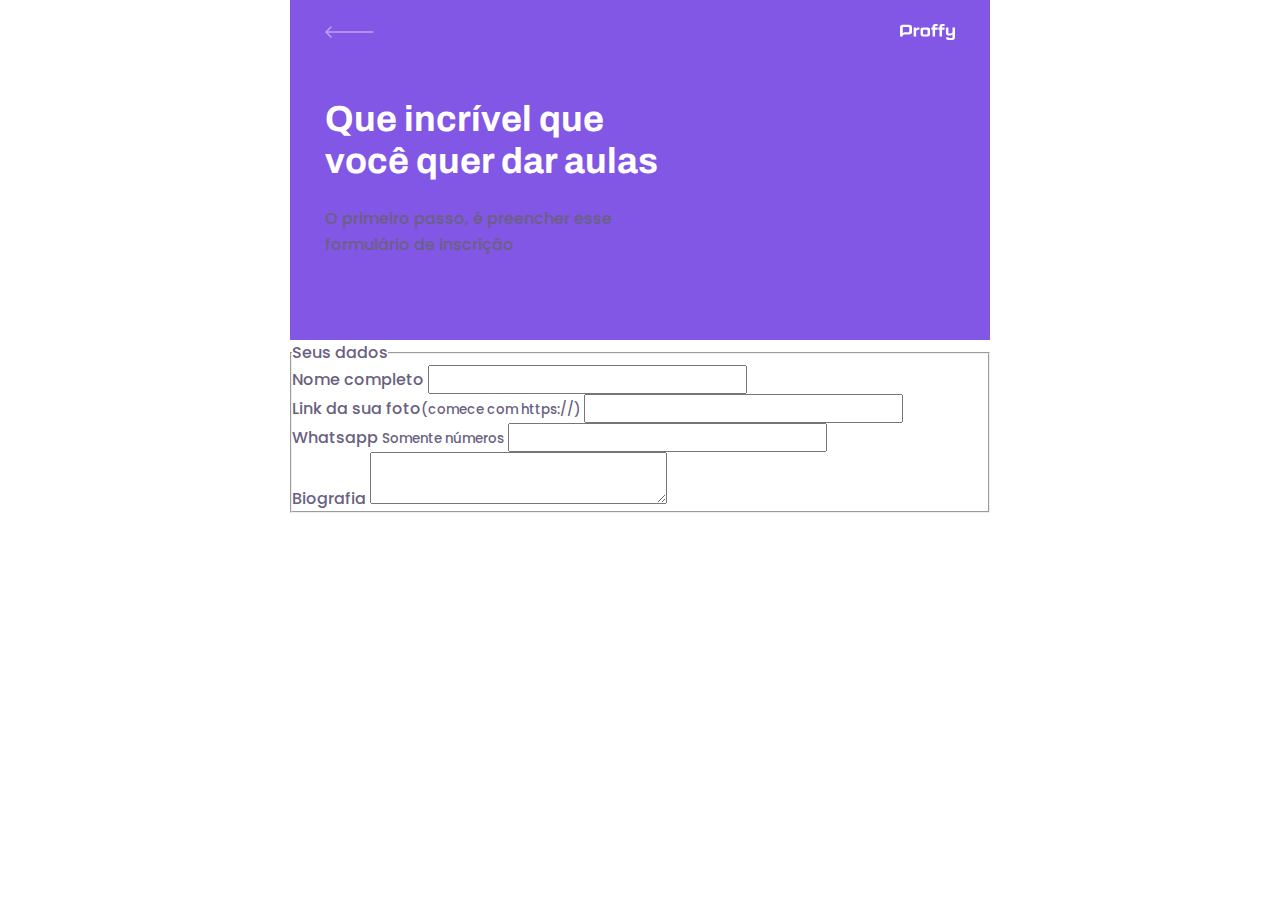
==== give-classes.html @ 29c10f16 "Criação da give-classes" ====
<!DOCTYPE html>
<html lang="pt_nr"> <!-- lang é um atributo que define a lingua do código-->
<head>
    <meta charset="UTF-8">
    <meta name="viewport" content="width=device-width, initial-scale=1.0">
    <meta name="theme-color" content="#8257E5">
    
    <title>Proffy | Sua plataforma de estudos online</title>

    <link rel="shortcut icon" href="images/favicon.png" type="image/png">
    
    <link rel="stylesheet" href="/styles/main.css">
    <link rel="stylesheet" href="/styles/partials/header.css">
    <link rel="stylesheet" href="/styles/partials/page-give-classes.css">


<link href="https://fonts.googleapis.com/css2?family=Archivo:wght@400;700&amp;family=Poppins:wght@400;600&amp;display=swap" rel="stylesheet">

    
</head>

<body id="page-give-classes">

    <div id="container">
        <header class="page-header">
                <div class="top-bar-container">
                    <a href="/">
                        <img src="/images/icons/back.svg" alt="Voltar">
                    </a>
                    <img src="/images/logo.svg" alt="Proffy">
                </div>

                <div class="header-content">
                    <strong>Que incrível que você quer dar aulas</strong>
                    <p>O primeiro passo, é preencher esse formulário de inscrição</p>
                </div>
        </header>

        <main>
            <form action="" id="create-class">
                <fieldset>
                    <legend>Seus dados</legend>


                    <div class="input-block">
                        <label for="name">Nome completo</label>
                        <input type="name" id="name" required>
                    </div>

                    <div class="input-block">
                        <label for="avatar">Link da sua foto<small>(comece com https://)</small></label>
                        <input type="avatar" id="avatar" type="number" required>
                    </div>

                    <div class="input-block">
                        <label for="whatsapp">Whatsapp <small>Somente números</small></label>
                        <input type="whatsapp" id="whatsapp" type="number" required>
                    </div>

                    <div class="textarea-block">
                        <label for="bio">Biografia</label>
                        <textarea name="bio" id="bio"></textarea>
                    </div>

                </fieldset>

            </form>
        </main>
    </div>
    
</body>
</html>
---- styles/main.css ----
:root{
    --color-backgroud: #F0F0F7;
    --color-primary-lighter: #9871F5;
    --color-primary-light: #916BEA;
    --color-primary: #8257E5;
    --color-primary-dark: #774DD6;
    --color-primary-darker: #6842C2;
    --color-secondary: #04D361;
    --color-secondary-dark:#04BF58;
    --color-title-in-primary:#FFFFFF;
    --color-text-in-primary:#D4C2FF;
    --color-text-title:#32264D;
    --color-text-complement:#9C98A6;
    --color-text-base:#6A6180;
    --color-line-in-white:#E6E6F0;
    --color-input-background:#F8F8FC;
    --color-button-text:#FFFFFF;
    --color-box-base:#FFFFFF;
    --color-box-footer:#FAFAFC;
    --color-small-info:#C1BCCC;
    
    font-size: 60%;
}

*{
    margin: 0;
    padding: 0;
    box-sizing: border-box;
}

htnl, body{
    height: 100vh;
}


body{
    background-color: var(--color-background);
    display: flex;
    align-items: center;
    justify-content: center;
}

body, input, button, textarea{
    font: 500 1.6rem Poppins;
    color: var(--color-text-base)
}

#container {
    width: 90vw;
    max-width: 700px;
}

@media (min-width: 700px){
    :root {
        font-size: 62.5%;
    }
}
---- styles/partials/header.css ----
.page-header {
    background-color: var(--color-primary);

    display: flex;
    flex-direction: column;
}

.page-header .top-bar-container {
    width: 90%;
    margin: 0 auto;

    display: flex;
    align-items: center;
    justify-content: space-between;

    padding: 1.6rem 0;
}

.page-header .top-bar-container a {
    height: 3.2rem;
    transition: opacity 0.2s;
}

.page-header .top-bar-container a:hover {
    opacity: 0.6;
}

.page-header .top-bar-container > img {
    height: 1.6rem;
}

.page-header .header-content {
    width: 90%;
    margin: 3.2rem auto;

    position: relative;
}

.page-header .header-content strong {
    font: 700 3.6rem Archivo;
    line-height: 4.2rem;
    color: var(--color-title-in-primary);
}

.page-header .header-content p {
    max-width: 30rem;
    font-size: 1.6rem;
    line-height: 2.6rem;
    color: var(--color-text-in-line);
    margin-top: 2.4rem;
}

@media(min-width:700px){
    .page-header {
        height: 340px;
    }

    .page-header .top-bar-container {
        max-width: 1100px;
    }

    .page-header .header-content {
        max-width: 740px;

        margin: 0 auto;

        flex: 1 1;
        padding-bottom: 48px;
        display: flex;
        flex-direction: column;
        justify-content: center;
    }

    .page-header .header-content strong {
        max-width: 350px;
    }

}
---- styles/partials/page-give-classes.css ----
#page-give-classes #container {
    width: 100vw;
    height: 100vh;
}
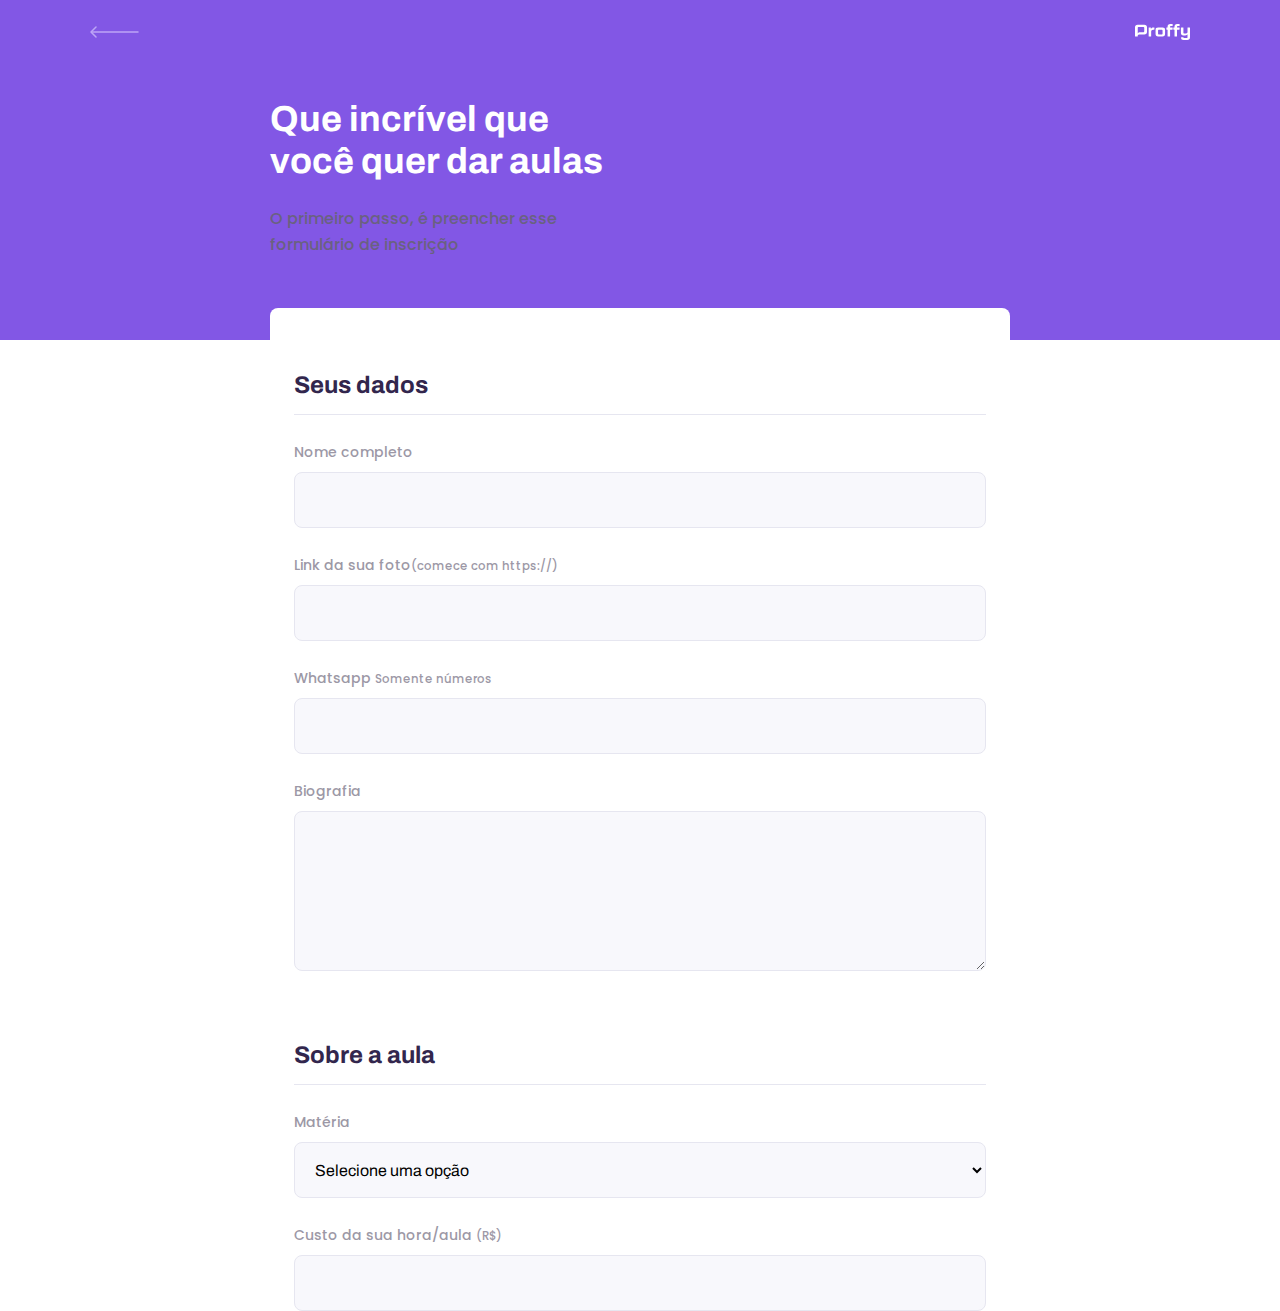
==== commit 40614f66: "Estilização da give-classes iniciada" ====
--- a/give-classes.html
+++ b/give-classes.html
@@ -11,6 +11,7 @@
     
     <link rel="stylesheet" href="/styles/main.css">
     <link rel="stylesheet" href="/styles/partials/header.css">
+    <link rel="stylesheet" href="/styles/partials/forms.css">
     <link rel="stylesheet" href="/styles/partials/page-give-classes.css">
 
 
@@ -64,6 +65,31 @@
 
                 </fieldset>
 
+                <fieldset>
+                    <legend>Sobre a aula</legend>
+                    <div class="select-block">
+                        <label for="subject">Matéria</label>
+                        <select name="subject" id="subject" required>
+                            <option value="">Selecione uma opção</option>
+                            <option value="1">Artes</option>
+                            <option value="2">Biologia</option>
+                            <option value="3">Ciências</option>
+                            <option value="4">Educação física</option>
+                            <option value="5">Física</option>
+                            <option value="6">Geografia</option>
+                            <option value="7">História</option>
+                            <option value="8">Matemática</option>
+                            <option value="9">Português</option>
+                            <option value="10">Química</option>
+                        </select>
+                    </div>
+
+                    <div class="input-block">
+                        <label for="cost"> Custo da sua hora/aula <small>(R$)</small></label>
+                        <input type="cost" id="cost" type="number" required>
+                    </div>
+                </fieldset>
+
             </form>
         </main>
     </div>
--- a/styles/partials/forms.css
+++ b/styles/partials/forms.css
@@ -0,0 +1,48 @@
+
+.select-block label,
+.input-block label,
+.textarea-block label {
+    font-size: 1.4rem;
+    color: var(--color-text-complement);
+}
+
+.input-block input,
+.select-block select,
+.textarea-block textarea {
+    width: 100%;
+    height: 5.6rem;
+    margin-top: 0.8rem;
+    border-radius: 0.8rem;
+    background: var(--color-input-background);
+    border: 1px solid var(--color-line-in-white);
+    outline: 0;
+    padding: 0 1.6rem;
+    font: 1.6rem Archivo;
+}
+
+.textarea-block textarea {
+    padding: 1.2rem 1.6rem;
+    height: 16rem;
+
+    resize: vertical;
+}
+
+.input-block,
+.textarea-block {
+    position: relative;
+}
+
+
+
+.input-block:focus-within::after,
+.textarea-block:focus-within::after {
+    content: "";
+
+    width: calc(100% - 3.2rem);
+    height: 2px;
+    background: var(--color-primary-light);
+    position: absolute;
+    left: 1.6rem;
+    right: 1.6rem;
+    bottom: 0px;
+}
--- a/styles/partials/page-give-classes.css
+++ b/styles/partials/page-give-classes.css
@@ -3,3 +3,52 @@
     height: 100vh;
 }
 
+#page-gice-classes .page-header .header-content {
+    margin-bottom: 6.4rem;
+}
+
+#page-give-classes main {
+    background: var(--color-box-base);
+    width: 100%;
+    max-width: 74rem;
+    border-radius: .8rem;
+    margin: -3.2rem auto 3.2rem;
+    padding-top: 6.4rem;
+}
+
+#page-give-classes fieldset {
+    border: none;
+
+    padding: 0 2.4rem;
+}
+
+#page-give-classes fieldset legend {
+    font: 700 2.4rem Archivo;
+    color: var(--color-text-title);
+    margin-bottom: 2.4rem;
+
+    display: flex;
+    align-items: center;
+    justify-content: space-between;
+
+    width: 100%;
+
+    padding-bottom: 1.6rem;
+    border-bottom: 1px solid var(--color-line-in-white);
+}
+
+#page-give-classes fieldset+fieldset {
+    margin-top: 6.4rem;
+}
+
+#page-give-classes main fieldset .input-block+.input-block,
+#page-give-classes main fieldset .input-block+.textarea-block,
+#page-give-classes main fieldset .select-block+.input-block {
+    margin-top: 2.4rem;
+}
+
+@media (min-width: 700px) {
+    #page-give-classes #container {
+        max-width: 100vw;
+    }
+}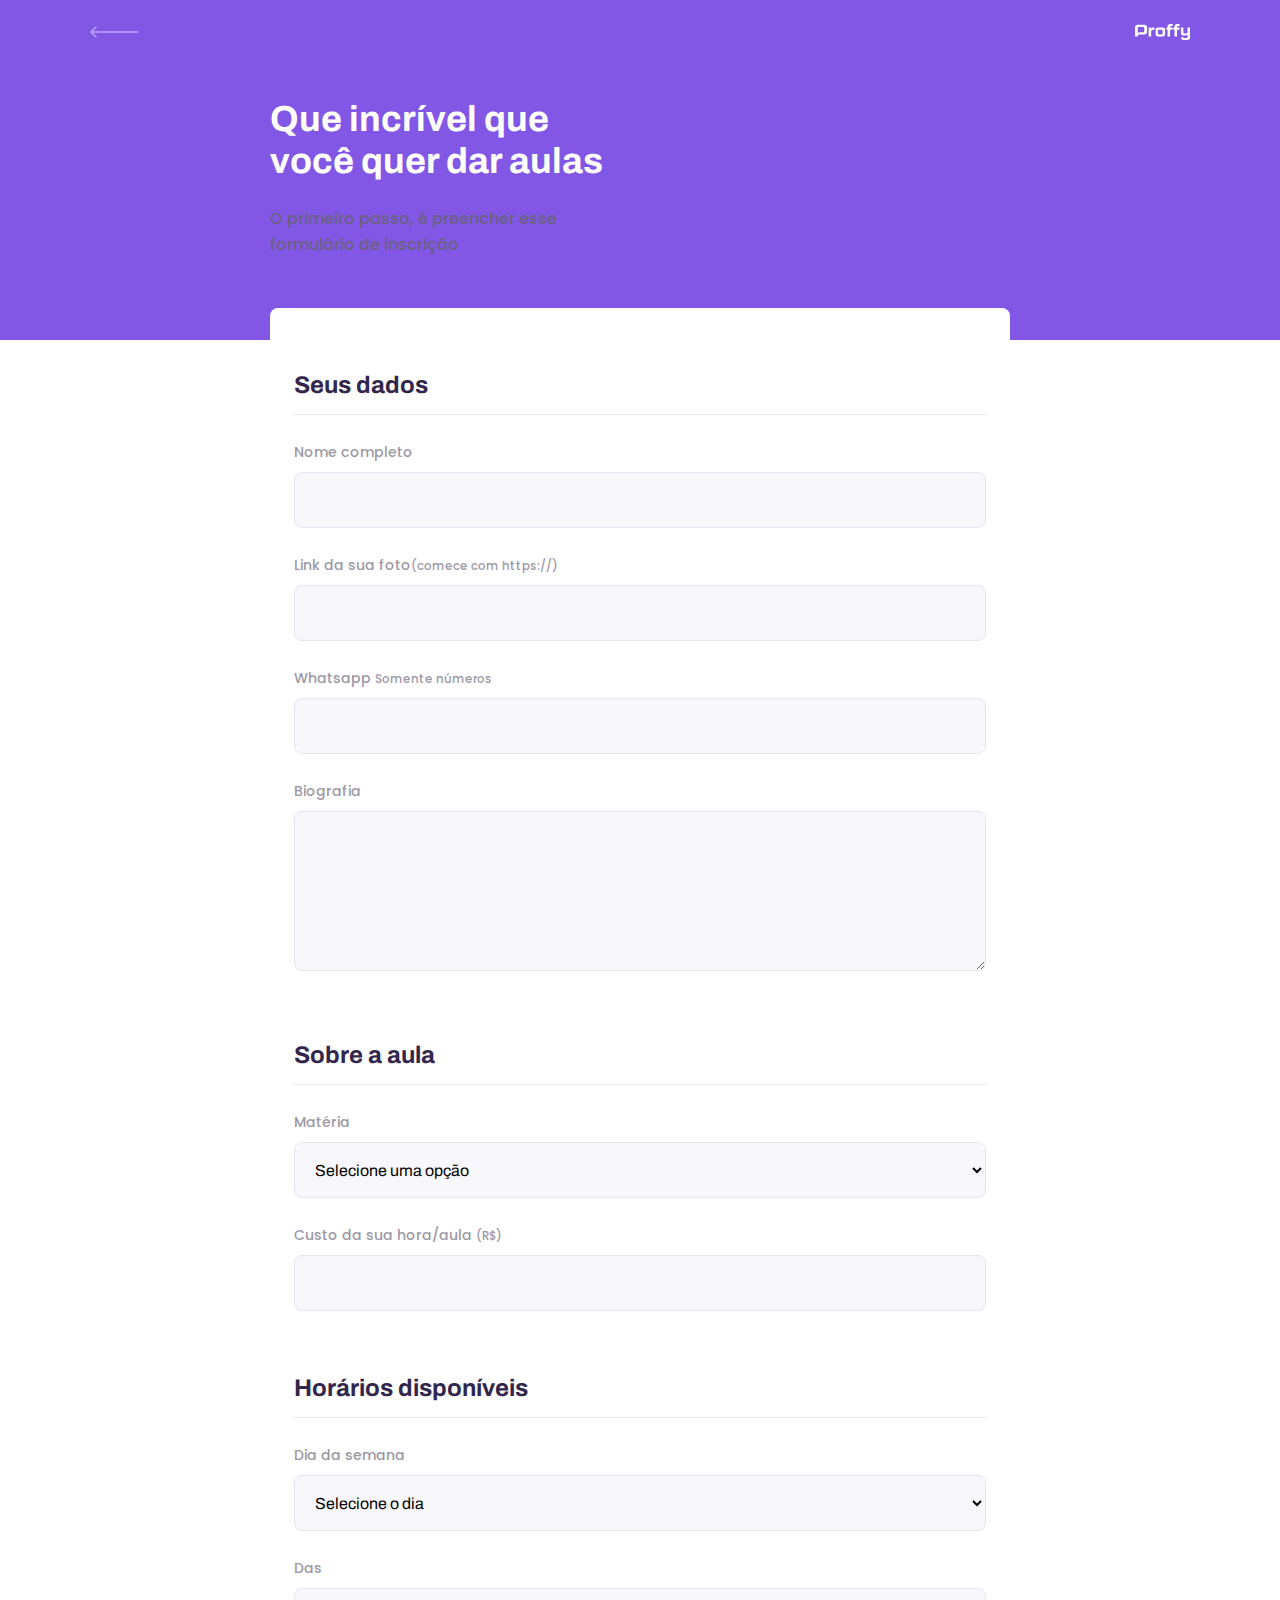
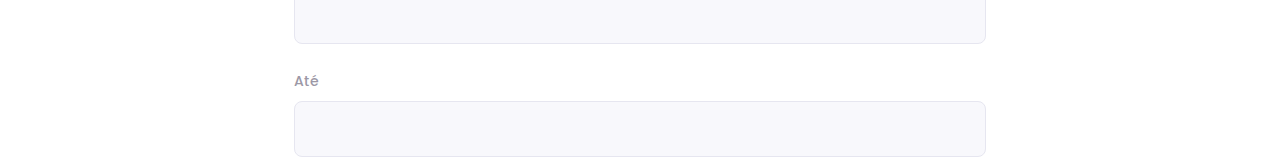
==== commit b83dc2e5: "adicionando horarios disponiveis" ====
--- a/give-classes.html
+++ b/give-classes.html
@@ -90,6 +90,35 @@
                     </div>
                 </fieldset>
 
+                <fieldset>
+                    <form id="horario">
+                        <legend>Horários disponíveis</legend>
+                        <div class="select-block">
+                            <label for="subject">Dia da semana</label>
+                            <select name="subject" id="subject" required>
+                                <option value="">Selecione o dia</option>
+                                <option value="1">Domingo</option>
+                                <option value="2">Segunda</option>
+                                <option value="3">Terça</option>
+                                <option value="4">Quarta</option>
+                                <option value="5">Quinta</option>
+                                <option value="6">Sexta</option>
+                                <option value="7">Sábado</option>
+                            </select>
+                        </div>
+
+                        <div class="input-block">
+                            <label for="inicio_aula">Das</label>
+                            <input type="inicio_aula" id="inicio_aula" type="time" required>
+                        </div>
+
+                        <div class="input-block">
+                            <label for="termino_aula">Até</label>
+                            <input type="termino_aula" id="termino_aula" type="time" required>
+                        </div>
+                    </form>
+                </fieldset>
+
             </form>
         </main>
     </div>
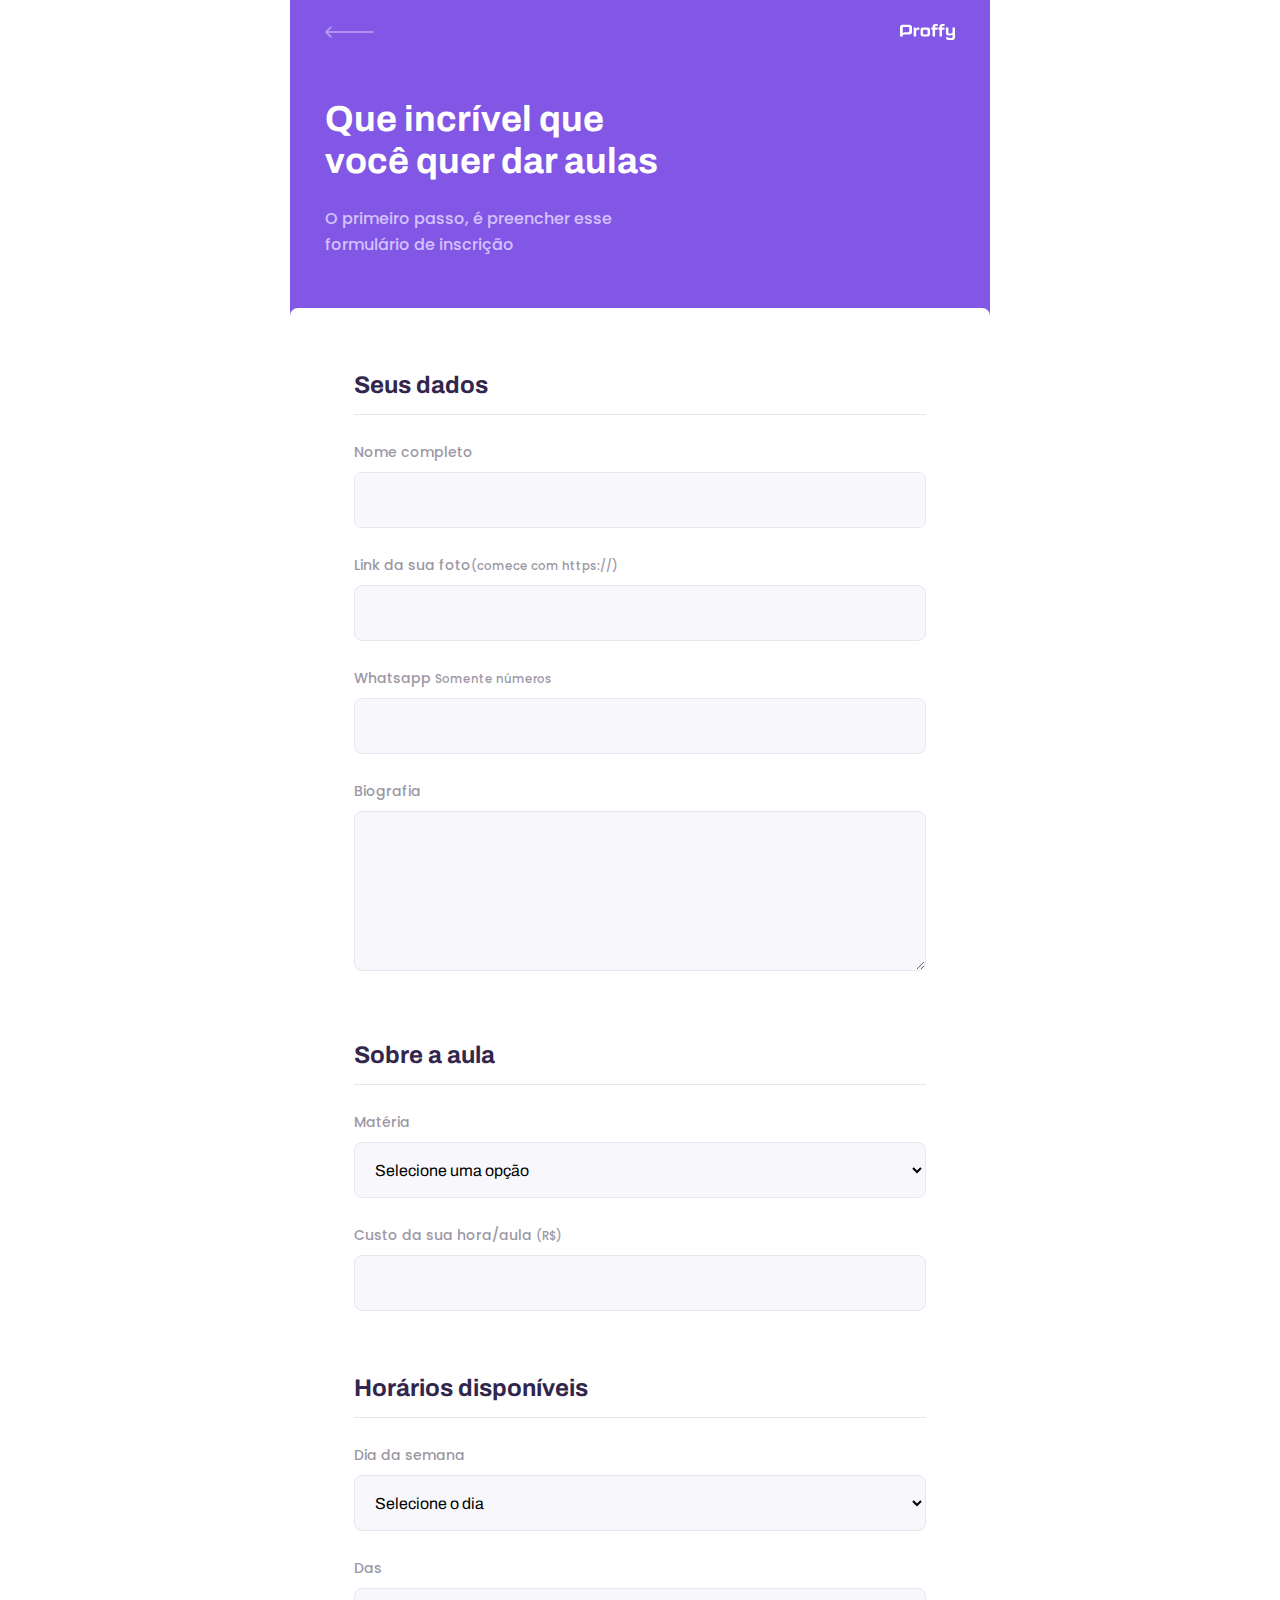
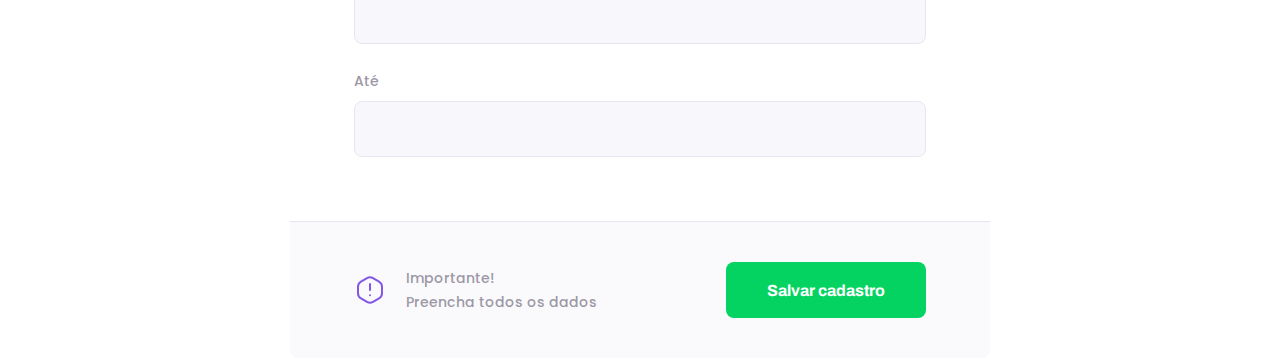
==== commit e1b405a1: "Estilização da page-give-classes finalizada" ====
--- a/give-classes.html
+++ b/give-classes.html
@@ -91,36 +91,49 @@
                 </fieldset>
 
                 <fieldset>
-                    <form id="horario">
+                    <form>
                         <legend>Horários disponíveis</legend>
-                        <div class="select-block">
-                            <label for="subject">Dia da semana</label>
-                            <select name="subject" id="subject" required>
-                                <option value="">Selecione o dia</option>
-                                <option value="1">Domingo</option>
-                                <option value="2">Segunda</option>
-                                <option value="3">Terça</option>
-                                <option value="4">Quarta</option>
-                                <option value="5">Quinta</option>
-                                <option value="6">Sexta</option>
-                                <option value="7">Sábado</option>
-                            </select>
-                        </div>
+                        <div id="schedule-item">
+                            <div class="select-block">
+                                <label for="subject">Dia da semana</label>
+                                <select name="subject" id="subject" required>
+                                    <option value="">Selecione o dia</option>
+                                    <option value="1">Domingo</option>
+                                    <option value="2">Segunda</option>
+                                    <option value="3">Terça</option>
+                                    <option value="4">Quarta</option>
+                                    <option value="5">Quinta</option>
+                                    <option value="6">Sexta</option>
+                                    <option value="7">Sábado</option>
+                                </select>
+                            </div>
 
-                        <div class="input-block">
-                            <label for="inicio_aula">Das</label>
-                            <input type="inicio_aula" id="inicio_aula" type="time" required>
-                        </div>
+                            <div class="input-block">
+                                <label for="inicio_aula">Das</label>
+                                <input type="inicio_aula" id="inicio_aula" type="time" required>
+                            </div>
 
-                        <div class="input-block">
-                            <label for="termino_aula">Até</label>
-                            <input type="termino_aula" id="termino_aula" type="time" required>
+                            <div class="input-block">
+                                <label for="termino_aula">Até</label>
+                                <input type="termino_aula" id="termino_aula" type="time" required>
+                            </div>
                         </div>
                     </form>
                 </fieldset>
+            </form>
 
-            </form>
+            <footer>
+                
+                <p>
+                    <img src="/images/icons/warning.svg" alt="Aviso">
+                    Importante!<br />
+                    Preencha todos os dados
+                </p>
+                <button type="submit">Salvar cadastro</button>
+            </footer>
         </main>
+
+        
     </div>
     
 </body>
--- a/styles/partials/header.css
+++ b/styles/partials/header.css
@@ -46,7 +46,7 @@
     max-width: 30rem;
     font-size: 1.6rem;
     line-height: 2.6rem;
-    color: var(--color-text-in-line);
+    color: var(--color-text-in-primary);
     margin-top: 2.4rem;
 }
 
--- a/styles/partials/forms.css
+++ b/styles/partials/forms.css
@@ -28,13 +28,16 @@
 }
 
 .input-block,
-.textarea-block {
+.textarea-block,
+.select-block {
     position: relative;
 }
 
 
 
 .input-block:focus-within::after,
+.textarea-block:focus-within::after,
+.select-block:focus-within::after,
 .textarea-block:focus-within::after {
     content: "";
 
--- a/styles/partials/page-give-classes.css
+++ b/styles/partials/page-give-classes.css
@@ -14,15 +14,20 @@
     border-radius: .8rem;
     margin: -3.2rem auto 3.2rem;
     padding-top: 6.4rem;
+    overflow: hidden;
 }
 
-#page-give-classes fieldset {
+#page-give-classes main fieldset {
     border: none;
 
     padding: 0 2.4rem;
 }
 
-#page-give-classes fieldset legend {
+#page-give-classes main fieldset + fieldset {
+    margin-top: 6.4rem;
+}
+
+#page-give-classes main fieldset legend {
     font: 700 2.4rem Archivo;
     color: var(--color-text-title);
     margin-bottom: 2.4rem;
@@ -37,8 +42,17 @@
     border-bottom: 1px solid var(--color-line-in-white);
 }
 
-#page-give-classes fieldset+fieldset {
-    margin-top: 6.4rem;
+#page-give-classes main fieldset legend button {
+    background: none;
+    border: 0;
+    color: var(--color-primary);
+    font: 700 1.6rem Archivo;
+    cursor: pointer;
+    transition: color 0.2s;
+}
+
+#page-give-classes main fieldset legend button:hover {
+    color: var(--color-primary-dark);
 }
 
 #page-give-classes main fieldset .input-block+.input-block,
@@ -47,8 +61,88 @@
     margin-top: 2.4rem;
 }
 
+#page-give-classes main label {
+    color: var(--color-text-complement);
+}
+
+#page-give-classes main footer {
+    padding: 4rem 2.4rem;
+    background: var(--color-box-footer);
+    border-top: 1px solid var(--color-line-in-white);
+    margin-top: 6.4rem;
+}
+
+#page-give-classes main footer p {
+    display: flex;
+    align-items: center;
+    justify-content: center;
+    font-size: 1.4rem;
+    line-height: 2.4rem;
+    color: var(--color-text-complement);
+}
+
+#page-give-classes main footer img {
+    margin-right: 2rem;
+}
+
+#page-give-classes main footer button {
+    width: 100%;
+    height: 5.6rem;
+    background: var(--color-secondary);
+    color: var(--color-button-text);
+    border: 0;
+    border-radius: 0.8rem;
+    cursor: pointer;
+    font: 700 1.6rem Archivo;
+    display: flex;
+    align-items: center;
+    justify-content: center;
+    text-decoration: none;
+    transition: background-color 0.2s;
+    margin-top: 3.2rem;
+}
+
+#page-give-classes main footer button:hover{
+    background: var(--color-secondary-dark);
+}
+
 @media (min-width: 700px) {
-    #page-give-classes #container {
+    #page-give-classes {
         max-width: 100vw;
     }
+
+    #page-give-classes .page-header .header-content {
+        margin-bottom: 0;
+    }
+
+    #page-give-classes main fieldset {
+        padding: 0 6.4rem;
+    }
+
+    #page-give-classes main .schedule-item {
+        display: grid;
+        grid-template-columns: 2fr 1fr 1fr;
+        column-gap: 1.6rem;
+    }
+
+    #page-give-classes main .schedule-item .input-block {
+        margin-top: 0 !important;
+    }
+
+    #page-give-classes main footer {
+        padding: 4.0rem 6.4rem;
+        display: flex;
+        align-items: center;
+        justify-content: space-between;
+    }
+    
+    #page-give-classes main footer p {
+        justify-content: space-between;
+    }
+
+    #page-give-classes main footer button {
+        width: 20rem;
+        margin-top: 0;
+    }
+
 }